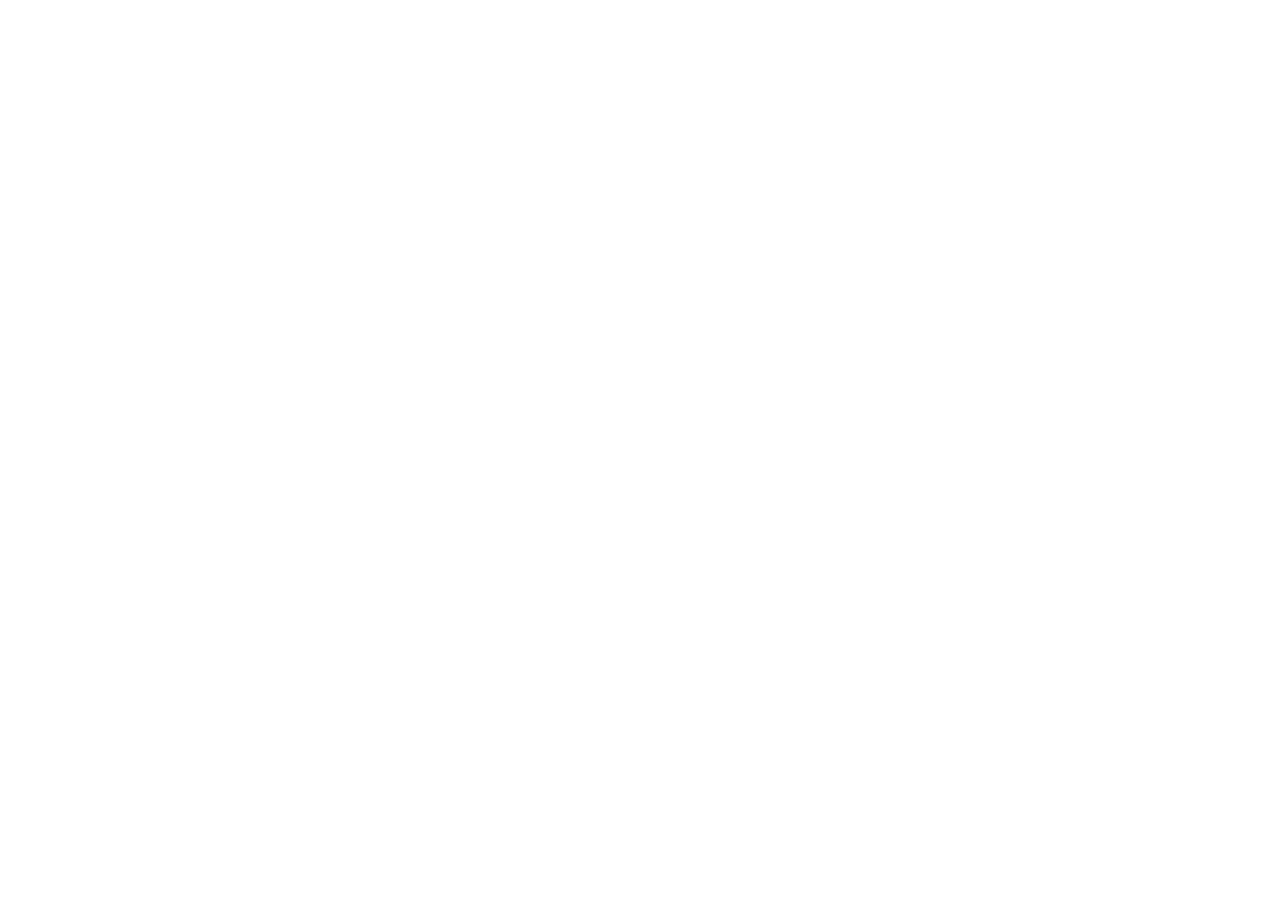
==== chapitre3/index.html @ a58f78f2 "chapitre 2 et 3" ====
<!DOCTYPE html>
<html lang="fr">
<head>
    <meta charset="UTF-8">
    <meta name="viewport" content="width=device-width, initial-scale=1.0">
    <title>APIs DOM - Sélection d'Éléments</title>
    <style>
        body {
            font-family: 'Segoe UI', Tahoma, Geneva, Verdana, sans-serif;
            max-width: 1200px;
            margin: 0 auto;
            padding: 20px;
            background: linear-gradient(135deg, #667eea 0%, #764ba2 100%);
            color: white;
        }
        
        .hero-card {
            background: rgba(255, 255, 255, 0.1);
            backdrop-filter: blur(10px);
            border-radius: 15px;
            padding: 20px;
            margin: 15px 0;
            border: 1px solid rgba(255, 255, 255, 0.2);
        }
        
        .hero-active {
            transform: scale(1.05);
            box-shadow: 0 10px 30px rgba(0, 0, 0, 0.3);
        }
        
        .power-badge {
            background: #4CAF50;
            color: white;
            padding: 5px 10px;
            border-radius: 20px;
            font-size: 0.8em;
            margin: 2px;
            display: inline-block;
        }
        
        .level-indicator {
            width: 100px;
            height: 10px;
            background: rgba(255, 255, 255, 0.3);
            border-radius: 5px;
            overflow: hidden;
        }
        
        .level-fill {
            height: 100%;
            background: linear-gradient(90deg, #4CAF50, #FFC107, #FF5722);
            border-radius: 5px;
            transition: width 0.3s ease;
        }
        
        .console-output {
            background: #1e1e1e;
            color: #00ff00;
            font-family: 'Consolas', 'Monaco', monospace;
            padding: 15px;
            border-radius: 10px;
            margin: 20px 0;
            max-height: 300px;
            overflow-y: auto;
            font-size: 14px;
        }
        
        button {
            background: #4CAF50;
            color: white;
            border: none;
            padding: 10px 20px;
            border-radius: 5px;
            cursor: pointer;
            margin: 5px;
            font-size: 16px;
        }
        
        button:hover {
            background: #45a049;
        }
        
        .demo-section {
            background: rgba(0, 0, 0, 0.2);
            padding: 20px;
            border-radius: 10px;
            margin: 20px 0;
        }
    </style>
</head>
<body>
    <h1>APIs DOM - Sélection et Manipulation</h1>
    
    <main class="demo-section">
        <h2>Base de Données des Héros</h2>
        
        <section class="hero-card" id="iron-man" data-hero="tony-stark" data-level="85" data-team="avengers">
            <h3 class="hero-name">Tony Stark / Iron Man</h3>
            <div class="hero-info">
                <span class="power-badge">Technologie</span>
                <span class="power-badge">Intelligence</span>
                <span class="power-badge">Ingénierie</span>
            </div>
            <div class="level-indicator">
                <div class="level-fill" style="width: 85%"></div>
            </div>
            <p class="hero-description">Milliardaire, philanthrope, inventeur de génie.</p>
        </section>
        
        <section class="hero-card" id="captain-america" data-hero="steve-rogers" data-level="78" data-team="avengers">
            <h3 class="hero-name">Steve Rogers / Captain America</h3>
            <div class="hero-info">
                <span class="power-badge">Force</span>
                <span class="power-badge">Leadership</span>
                <span class="power-badge">Tactique</span>
            </div>
            <div class="level-indicator">
                <div class="level-fill" style="width: 78%"></div>
            </div>
            <p class="hero-description">Premier Avenger, symbole d'espoir et de justice.</p>
        </section>
        
        <section class="hero-card" id="thor" data-hero="thor-odinson" data-level="92" data-team="avengers">
            <h3 class="hero-name">Thor Odinson</h3>
            <div class="hero-info">
                <span class="power-badge">Magie</span>
                <span class="power-badge">Force Divine</span>
                <span class="power-badge">Foudre</span>
            </div>
            <div class="level-indicator">
                <div class="level-fill" style="width: 92%"></div>
            </div>
            <p class="hero-description">Dieu du Tonnerre, Prince d'Asgard.</p>
        </section>
        
        <section class="hero-card" id="hulk" data-hero="bruce-banner" data-level="95" data-team="avengers">
            <h3 class="hero-name">Bruce Banner / Hulk</h3>
            <div class="hero-info">
                <span class="power-badge">Force Illimitée</span>
                <span class="power-badge">Régénération</span>
                <span class="power-badge">Science</span>
            </div>
            <div class="level-indicator">
                <div class="level-fill" style="width: 95%"></div>
            </div>
            <p class="hero-description">Scientifique brillant, force de la nature déchaînée.</p>
        </section>
        
        <section class="hero-card" id="spider-man" data-hero="peter-parker" data-level="75" data-team="young-avengers">
            <h3 class="hero-name">Peter Parker / Spider-Man</h3>
            <div class="hero-info">
                <span class="power-badge">Agilité</span>
                <span class="power-badge">Sens d'Araignée</span>
                <span class="power-badge">Technologie</span>
            </div>
            <div class="level-indicator">
                <div class="level-fill" style="width: 75%"></div>
            </div>
            <p class="hero-description">Votre ami et voisin de quartier, Spider-Man !</p>
        </section>
        
        <section class="hero-card special-hero" id="doctor-strange" data-hero="stephen-strange" data-level="88" data-team="mystic">
            <h3 class="hero-name">Stephen Strange / Doctor Strange</h3>
            <div class="hero-info">
                <span class="power-badge">Magie Suprême</span>
                <span class="power-badge">Temps</span>
                <span class="power-badge">Dimensions</span>
            </div>
            <div class="level-indicator">
                <div class="level-fill" style="width: 88%"></div>
            </div>
            <p class="hero-description">Sorcier Suprême, Maître des Arts Mystiques.</p>
        </section>
    </main>
    
    <section class="demo-section">
        <h2>Contrôles de Démonstration</h2>
        <button>Démonstrer Sélections</button>
        <button>Démonstrer Manipulation</button>
        <button>Démonstrer Création</button>
        <button>Démonstrer Événements</button>
        <button>Démonstrer Performances</button>
        <button>Réinitialiser</button>
    </section>
    
    <footer class="console-output" id="console-output">
        <p> Console DOM prête - Cliquez sur les boutons pour voir les démonstrations !</p>
    </footer>
    <script src="asset/js/app.js"></script>
    </body>
    </html>
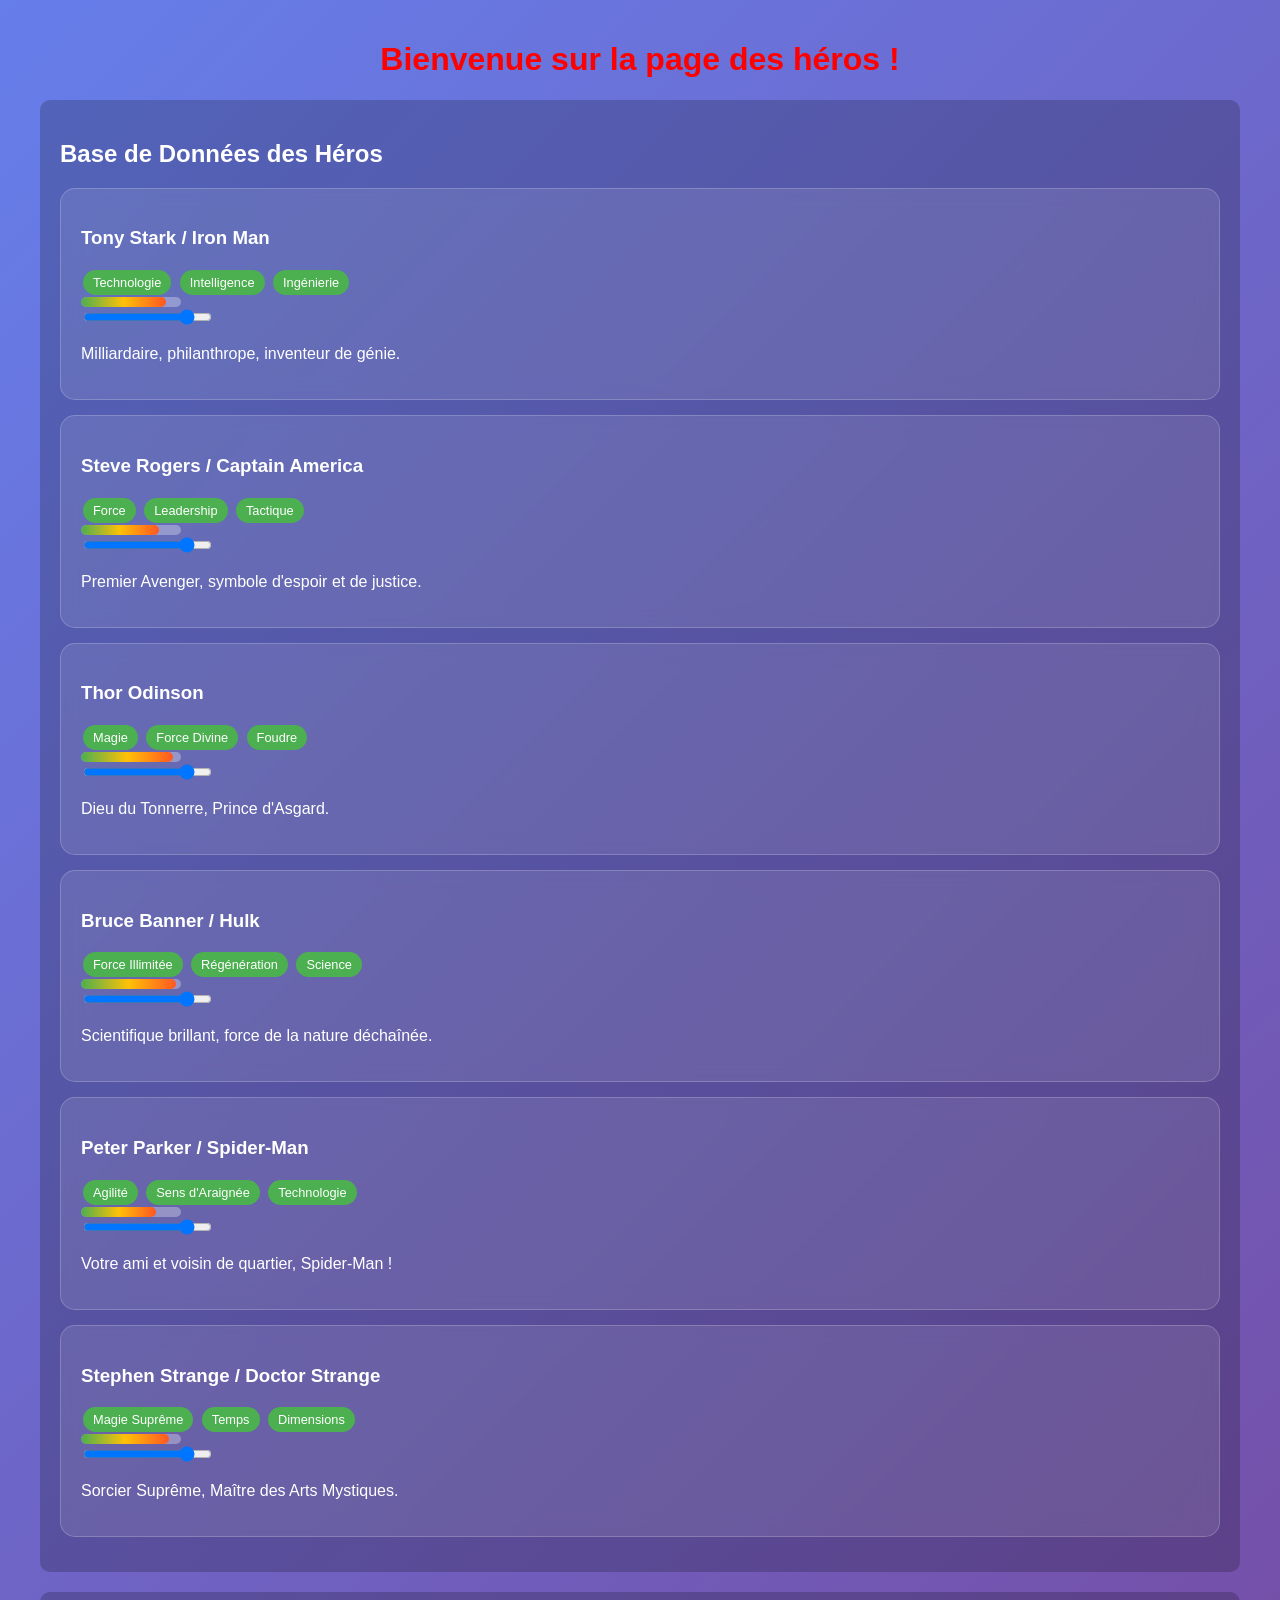
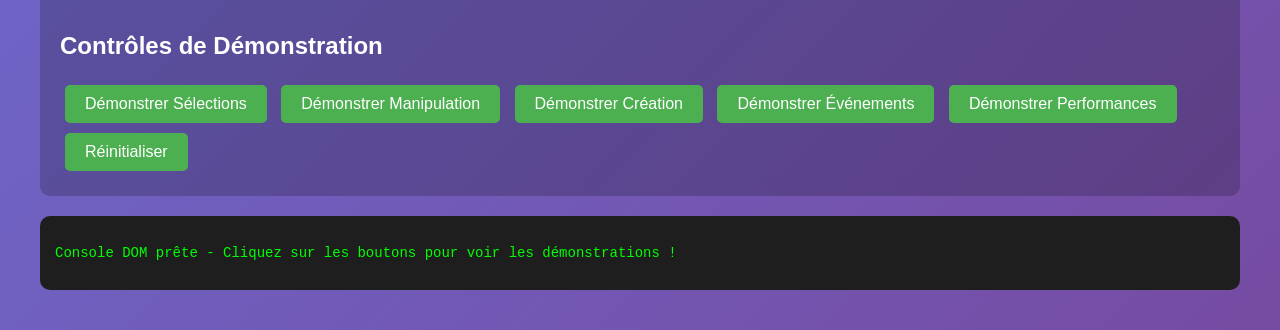
==== commit 0a08f5f2: "chapitre3" ====
--- a/chapitre3/index.html
+++ b/chapitre3/index.html
@@ -21,6 +21,7 @@
             padding: 20px;
             margin: 15px 0;
             border: 1px solid rgba(255, 255, 255, 0.2);
+            transition: 0.3s ease; /*transistion plus lisse*/
         }
         
         .hero-active {
@@ -104,6 +105,7 @@
             <div class="level-indicator">
                 <div class="level-fill" style="width: 85%"></div>
             </div>
+            <input  type="range" min="0" max="100" value="85" >
             <p class="hero-description">Milliardaire, philanthrope, inventeur de génie.</p>
         </section>
         
@@ -117,6 +119,7 @@
             <div class="level-indicator">
                 <div class="level-fill" style="width: 78%"></div>
             </div>
+             <input  type="range" min="0" max="100" value="85" >
             <p class="hero-description">Premier Avenger, symbole d'espoir et de justice.</p>
         </section>
         
@@ -130,6 +133,7 @@
             <div class="level-indicator">
                 <div class="level-fill" style="width: 92%"></div>
             </div>
+             <input  type="range" min="0" max="100" value="85" >
             <p class="hero-description">Dieu du Tonnerre, Prince d'Asgard.</p>
         </section>
         
@@ -143,6 +147,7 @@
             <div class="level-indicator">
                 <div class="level-fill" style="width: 95%"></div>
             </div>
+             <input  type="range" min="0" max="100" value="85" >
             <p class="hero-description">Scientifique brillant, force de la nature déchaînée.</p>
         </section>
         
@@ -156,6 +161,7 @@
             <div class="level-indicator">
                 <div class="level-fill" style="width: 75%"></div>
             </div>
+             <input  type="range" min="0" max="100" value="85">
             <p class="hero-description">Votre ami et voisin de quartier, Spider-Man !</p>
         </section>
         
@@ -169,6 +175,7 @@
             <div class="level-indicator">
                 <div class="level-fill" style="width: 88%"></div>
             </div>
+             <input  type="range" min="0" max="100" value="85" readonly>
             <p class="hero-description">Sorcier Suprême, Maître des Arts Mystiques.</p>
         </section>
     </main>
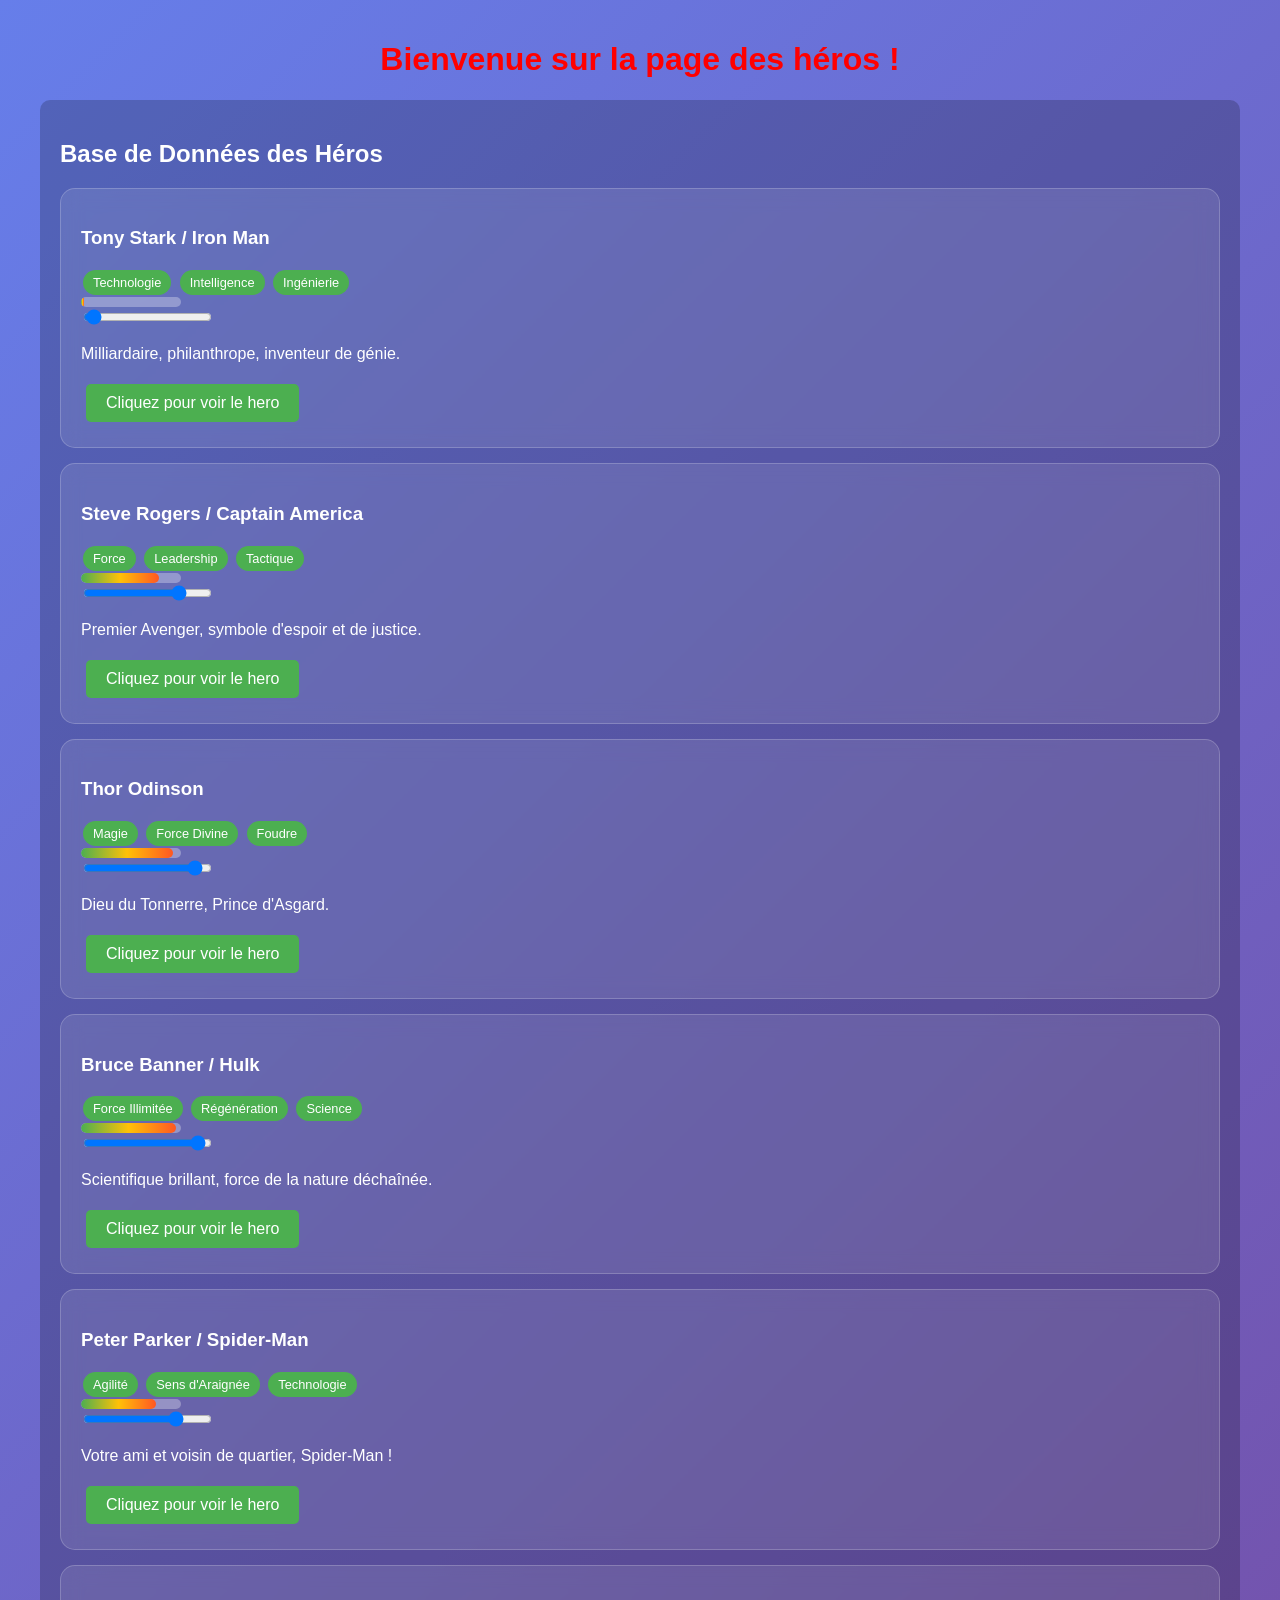
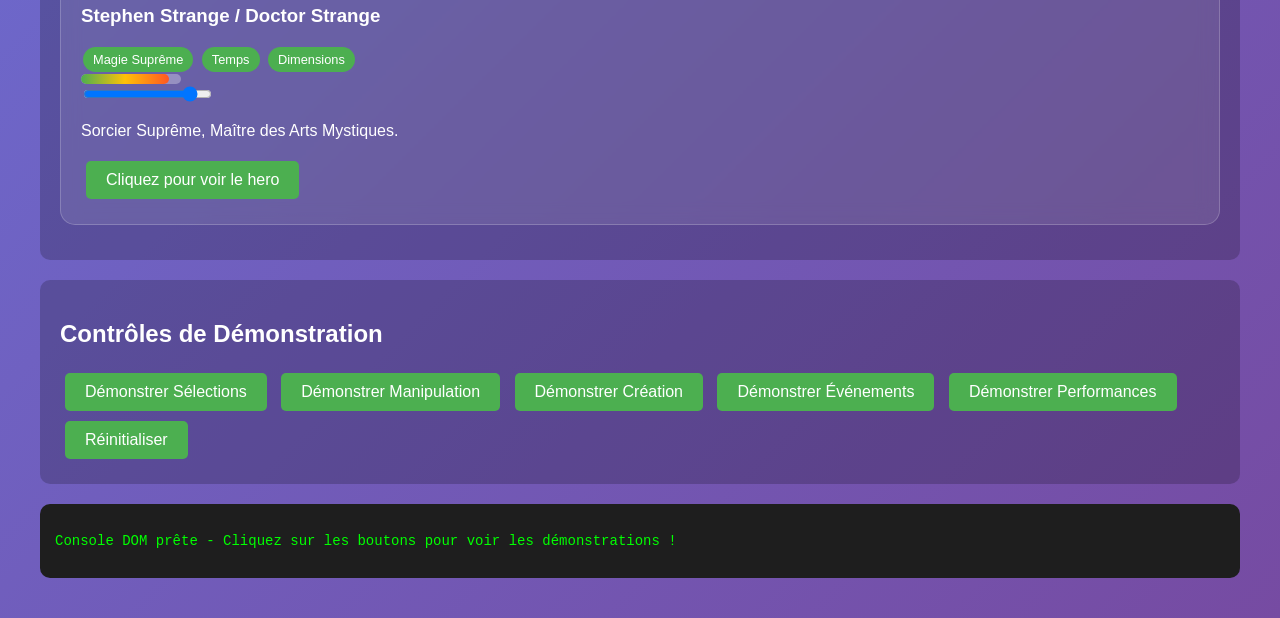
==== commit 938ecccd: "tp + exercices" ====
--- a/chapitre3/index.html
+++ b/chapitre3/index.html
@@ -95,7 +95,7 @@
     <main class="demo-section">
         <h2>Base de Données des Héros</h2>
         
-        <section class="hero-card" id="iron-man" data-hero="tony-stark" data-level="85" data-team="avengers">
+        <section class="hero-card" id="iron-man" data-hero="iron" data-level="3" data-team="avengers">
             <h3 class="hero-name">Tony Stark / Iron Man</h3>
             <div class="hero-info">
                 <span class="power-badge">Technologie</span>
@@ -103,13 +103,18 @@
                 <span class="power-badge">Ingénierie</span>
             </div>
             <div class="level-indicator">
-                <div class="level-fill" style="width: 85%"></div>
-            </div>
-            <input  type="range" min="0" max="100" value="85" >
+                <div class="level-fill" style="width: 3%"></div>
+            </div>
+            <input  type="range" min="0" max="100" value="100" >
+             <p id="textePourcentage"></p>
             <p class="hero-description">Milliardaire, philanthrope, inventeur de génie.</p>
-        </section>
-        
-        <section class="hero-card" id="captain-america" data-hero="steve-rogers" data-level="78" data-team="avengers">
+            <button class="boutton" data-image='["asset/img/iron/1.jpg",
+            "asset/img/iron/2.jpg",
+            "asset/img/iron/3.jpg",
+            "asset/img/iron/4.jpg"]'>Cliquez pour voir le hero</button>
+        </section>
+        
+        <section class="hero-card" id="captain-america" data-hero="captain" data-level="78" data-team="avengers">
             <h3 class="hero-name">Steve Rogers / Captain America</h3>
             <div class="hero-info">
                 <span class="power-badge">Force</span>
@@ -120,10 +125,15 @@
                 <div class="level-fill" style="width: 78%"></div>
             </div>
              <input  type="range" min="0" max="100" value="85" >
+              <p id="textePourcentage"></p>
             <p class="hero-description">Premier Avenger, symbole d'espoir et de justice.</p>
-        </section>
-        
-        <section class="hero-card" id="thor" data-hero="thor-odinson" data-level="92" data-team="avengers">
+             <button class="boutton" data-image='["1.jpg",
+              "2.jpg",
+               "3.jpg", 
+               "4.jpg"]'>Cliquez pour voir le hero</button>
+        </section>
+        
+        <section class="hero-card" id="thor" data-hero="thor" data-level="92" data-team="avengers">
             <h3 class="hero-name">Thor Odinson</h3>
             <div class="hero-info">
                 <span class="power-badge">Magie</span>
@@ -134,10 +144,15 @@
                 <div class="level-fill" style="width: 92%"></div>
             </div>
              <input  type="range" min="0" max="100" value="85" >
+              <p id="textePourcentage"></p>
             <p class="hero-description">Dieu du Tonnerre, Prince d'Asgard.</p>
-        </section>
-        
-        <section class="hero-card" id="hulk" data-hero="bruce-banner" data-level="95" data-team="avengers">
+              <button class="boutton" data-image='["1.jpg",
+               "2.jpg",
+               "3.jpg",
+                "4.jpg"]'>Cliquez pour voir le hero</button>
+        </section>
+        
+        <section class="hero-card" id="hulk" data-hero="hulk" data-level="95" data-team="avengers">
             <h3 class="hero-name">Bruce Banner / Hulk</h3>
             <div class="hero-info">
                 <span class="power-badge">Force Illimitée</span>
@@ -148,10 +163,15 @@
                 <div class="level-fill" style="width: 95%"></div>
             </div>
              <input  type="range" min="0" max="100" value="85" >
+              <p id="textePourcentage"></p>
             <p class="hero-description">Scientifique brillant, force de la nature déchaînée.</p>
-        </section>
-        
-        <section class="hero-card" id="spider-man" data-hero="peter-parker" data-level="75" data-team="young-avengers">
+             <button class="boutton" data-image='["1.jpg",
+              "2.jpg", 
+              "3.jpg", 
+              "4.jpg"]'>Cliquez pour voir le hero</button>
+        </section>
+        
+        <section class="hero-card" id="spider" data-hero="spider" data-level="75" data-team="young-avengers">
             <h3 class="hero-name">Peter Parker / Spider-Man</h3>
             <div class="hero-info">
                 <span class="power-badge">Agilité</span>
@@ -162,10 +182,12 @@
                 <div class="level-fill" style="width: 75%"></div>
             </div>
              <input  type="range" min="0" max="100" value="85">
+              <p id="textePourcentage"></p>
             <p class="hero-description">Votre ami et voisin de quartier, Spider-Man !</p>
-        </section>
-        
-        <section class="hero-card special-hero" id="doctor-strange" data-hero="stephen-strange" data-level="88" data-team="mystic">
+              <button class="boutton" data-image="">Cliquez pour voir le hero</button>
+        </section>
+        
+        <section class="hero-card special-hero" id="docter-strange" data-hero="doc" data-level="88" data-team="mystic">
             <h3 class="hero-name">Stephen Strange / Doctor Strange</h3>
             <div class="hero-info">
                 <span class="power-badge">Magie Suprême</span>
@@ -175,8 +197,14 @@
             <div class="level-indicator">
                 <div class="level-fill" style="width: 88%"></div>
             </div>
-             <input  type="range" min="0" max="100" value="85" readonly>
+             <input  type="range" min="0" max="100" value="85">
+              <p id="textePourcentage"></p>
             <p class="hero-description">Sorcier Suprême, Maître des Arts Mystiques.</p>
+             <button class="boutton" data-image=
+             '["1.jpg",
+             "2.jpg",
+             "3.jpg",
+             "4.jpg"]'>Cliquez pour voir le hero</button>
         </section>
     </main>
     
